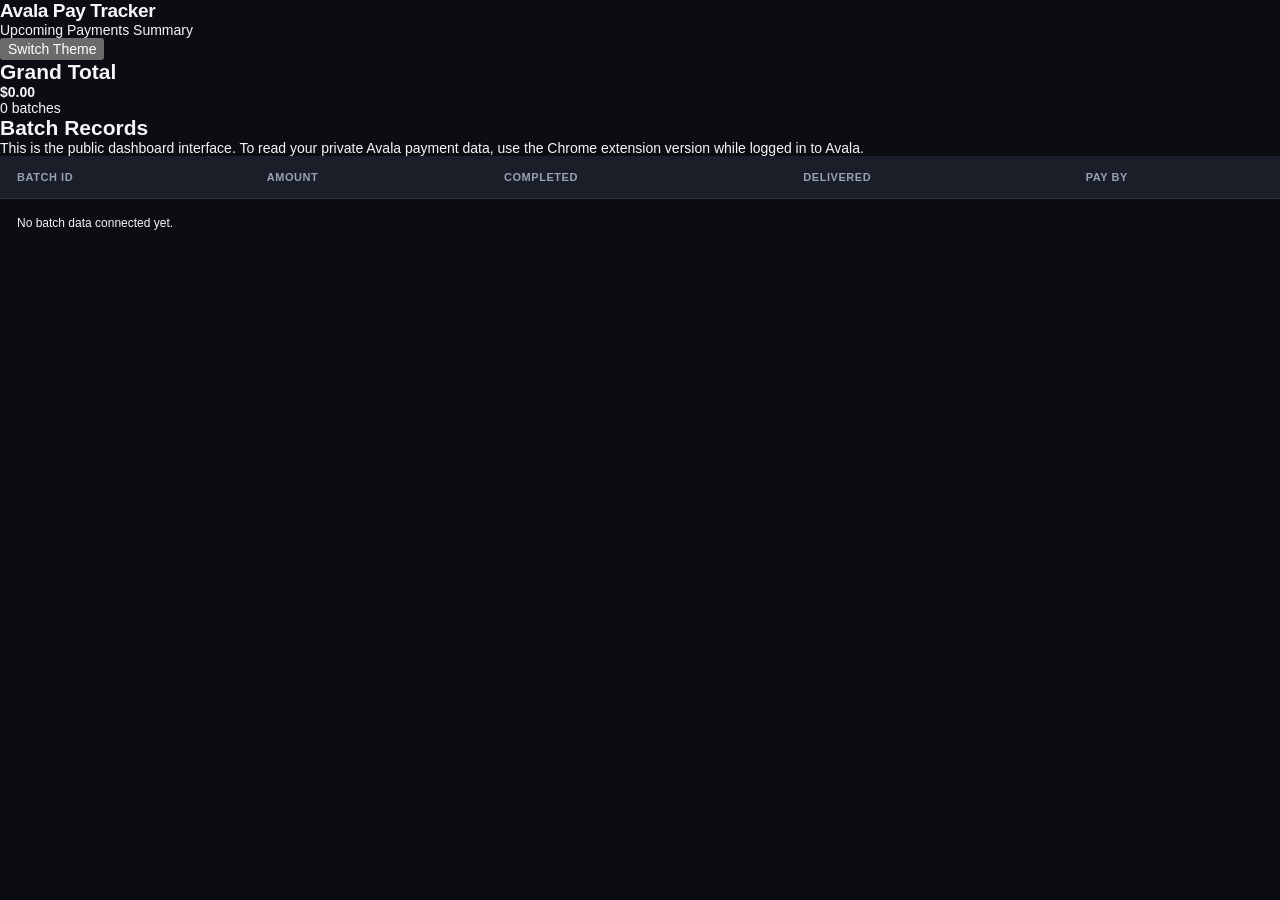
==== index.html @ a5417ede "Add initial HTML structure for Avala Pay Tracker" ====
<!DOCTYPE html>
<html lang="en">
<head>
  <meta charset="UTF-8">
  <meta name="viewport" content="width=device-width, initial-scale=1">
  <title>Avala Pay Tracker</title>
  <link rel="stylesheet" href="dashboard.css">
</head>
<body>
  <header>
    <h1>Avala Pay Tracker</h1>
    <p>Upcoming Payments Summary</p>
    <button id="themeBtn">Switch Theme</button>
  </header>

  <main>
    <section class="summary">
      <h2>Grand Total</h2>
      <strong id="grandTotal">$0.00</strong>
      <p id="batchCount">0 batches</p>
    </section>

    <section>
      <h2>Batch Records</h2>
      <p>
        This is the public dashboard interface.
        To read your private Avala payment data, use
        the Chrome extension version while logged in to Avala.
      </p>
      <table>
        <thead>
          <tr>
            <th>Batch ID</th>
            <th>Amount</th>
            <th>Completed</th>
            <th>Delivered</th>
            <th>Pay by</th>
          </tr>
        </thead>
        <tbody id="batchRows">
          <tr>
            <td colspan="5">No batch data connected yet.</td>
          </tr>
        </tbody>
      </table>
    </section>
  </main>

  <script src="dashboard.js"></script>
</body>
</html>
---- dashboard.css ----
:root {
  color-scheme: dark;
  --bg: #0b0d12;
  --panel: #131720;
  --panel-2: #191e29;
  --border: #292f3d;
  --text: #f4f6fb;
  --muted: #98a2b3;
  --accent: #8b5cf6;
  --accent-2: #6d4aff;
  --green: #22c55e;
  --blue: #60a5fa;
  --purple: #a78bfa;
  --orange: #f59e0b;
  --red: #f87171;
  --shadow: 0 10px 35px rgba(0, 0, 0, .16);
}

body.light {
  color-scheme: light;
  --bg: #f4f6fb;
  --panel: #ffffff;
  --panel-2: #f0f2f8;
  --border: #e0e4ed;
  --text: #171b27;
  --muted: #687184;
  --accent: #7046e8;
  --accent-2: #5b36d5;
  --shadow: 0 8px 28px rgba(30, 40, 70, .07);
}

* {
  box-sizing: border-box;
}

body {
  margin: 0;
  background: var(--bg);
  color: var(--text);
  font-family: Inter, "Segoe UI", Arial, sans-serif;
  font-size: 14px;
  transition: background .2s, color .2s;
}

button, input, select {
  font: inherit;
}

button {
  cursor: pointer;
}

.app {
  width: 100%;
  min-height: 100vh;
  padding: 26px clamp(16px, 3vw, 44px);
}

.topbar {
  display: flex;
  align-items: center;
  justify-content: space-between;
  gap: 20px;
  padding-bottom: 25px;
  border-bottom: 1px solid var(--border);
}

.brand, .header-actions, .card-top,
.toolbar, .toolbar-actions, .table-footer {
  display: flex;
  align-items: center;
}

.brand {
  gap: 13px;
}

.brand-icon {
  display: grid;
  place-items: center;
  width: 46px;
  height: 46px;
  border-radius: 13px;
  color: white;
  font-size: 23px;
  font-weight: 800;
  background: linear-gradient(135deg, #9a72ff, #5730cf);
  box-shadow: 0 6px 18px #7046e833;
}

h1, h2, p {
  margin: 0;
}

h1 {
  font-size: 19px;
  letter-spacing: -.4px;
}

.brand p, .welcome p, .toolbar p {
  color: var(--muted);
  margin-top: 5px;
}

.header-actions {
  gap: 9px;
  flex-wrap: wrap;
}

.status {
  display: inline-flex;
  align-items: center;
  gap: 7px;
  color: var(--muted);
  font-size: 12px;
  margin-right: 6px;
}

.status-dot {
  width: 8px;
  height: 8px;
  border-radius: 50%;
  background: var(--orange);
}

.status.connected .status-dot {
  background: var(--green);
  box-shadow: 0 0 10px #22c55e66;
}

.btn {
  border: 1px solid var(--border);
  border-radius: 9px;
  padding: 10px 13px;
  background: var(--panel-2);
  color: var(--text);
  font-weight: 600;
  transition: transform .15s, background .15s;
}

.btn:hover {
  transform: translateY(-1px);
}

.btn.primary {
  color: white;
  background: var(--accent);
  border-color: var(--accent);
}

.btn.primary:hover {
  background: var(--accent-2);
}

.btn.icon-btn {
  min-width: 38px;
  padding: 9px 12px;
  font-size: 18px;
}

.btn.danger:hover {
  color: white;
  background: #dc2626;
  border-color: #dc2626;
}

.welcome {
  display: flex;
  align-items: center;
  justify-content: space-between;
  gap: 25px;
  padding: 32px 0 25px;
}

.eyebrow {
  color: var(--accent);
  font-size: 11px;
  font-weight: 800;
  letter-spacing: 1.6px;
}

.welcome h2 {
  font-size: clamp(22px, 2.5vw, 30px);
  margin-top: 8px;
  letter-spacing: -.8px;
}

.welcome p {
  line-height: 1.6;
}

.last-update {
  min-width: 175px;
  padding: 14px 17px;
  background: var(--panel);
  border: 1px solid var(--border);
  border-radius: 12px;
}

.last-update span, .last-update strong {
  display: block;
}

.last-update span {
  color: var(--muted);
  font-size: 11px;
  margin-bottom: 6px;
}

.last-update strong {
  font-size: 12px;
}

.summary-grid {
  display: grid;
  grid-template-columns: repeat(3, minmax(0, 1fr));
  gap: 15px;
}

.summary-card {
  min-width: 0;
  padding: 20px;
  border: 1px solid var(--border);
  border-radius: 14px;
  background: var(--panel);
  box-shadow: var(--shadow);
}

.primary-card {
  background:
    radial-gradient(circle at top right, #8b5cf62b, transparent 55%),
    var(--panel);
  border-color: #8b5cf655;
}

.card-top {
  justify-content: space-between;
  gap: 12px;
  color: var(--muted);
  font-size: 12px;
  font-weight: 600;
}

.card-icon, .age-icon {
  display: grid;
  place-items: center;
  flex-shrink: 0;
  width: 35px;
  height: 35px;
  border-radius: 10px;
  font-weight: 800;
  background: var(--panel-2);
}

.card-icon {
  color: var(--accent);
  font-size: 20px;
}

.age-icon {
  font-size: 10px;
}

.green { color: var(--green); }
.blue { color: var(--blue); }
.purple { color: var(--purple); }
.orange { color: var(--orange); }
.red { color: var(--red); }

.summary-card > strong {
  display: block;
  margin-top: 17px;
  font-size: clamp(23px, 2.5vw, 31px);
  letter-spacing: -.8px;
  overflow-wrap: anywhere;
}

.summary-card > p {
  color: var(--muted);
  font-size: 12px;
  margin-top: 9px;
}

.overdue-card {
  border-color: #f8717133;
}

.overdue-card > strong {
  color: var(--red);
}

.toolbar {
  justify-content: space-between;
  gap: 20px;
  margin: 34px 0 17px;
}

.toolbar h2 {
  font-size: 18px;
}

.toolbar p {
  font-size: 12px;
}

.toolbar-actions {
  gap: 9px;
  flex-wrap: wrap;
}

input, select {
  color: var(--text);
  background: var(--panel);
  border: 1px solid var(--border);
  border-radius: 9px;
  padding: 11px 12px;
  outline: none;
}

input:focus, select:focus {
  border-color: var(--accent);
}

input {
  width: 190px;
}

.table-card {
  overflow: hidden;
  border: 1px solid var(--border);
  border-radius: 14px;
  background: var(--panel);
  box-shadow: var(--shadow);
}

.table-wrap {
  overflow-x: auto;
}

table {
  width: 100%;
  border-collapse: collapse;
  white-space: nowrap;
}

th {
  padding: 15px 17px;
  color: var(--muted);
  background: var(--panel-2);
  font-size: 11px;
  font-weight: 700;
  text-align: left;
  text-transform: uppercase;
  letter-spacing: .55px;
}

td {
  padding: 17px;
  border-top: 1px solid var(--border);
  font-size: 12px;
}

tbody tr:hover {
  background: var(--panel-2);
}

.batch-name {
  color: var(--text);
  font-weight: 700;
}

.amount {
  font-weight: 800;
  font-variant-numeric: tabular-nums;
}

.age-pill, .payment-pill {
  display: inline-block;
  padding: 6px 9px;
  border-radius: 7px;
  font-size: 11px;
  font-weight: 700;
}

.age-pill.fresh {
  color: var(--green);
  background: #22c55e18;
}

.age-pill.week2 {
  color: var(--blue);
  background: #60a5fa18;
}

.age-pill.week3 {
  color: var(--purple);
  background: #a78bfa18;
}

.age-pill.month {
  color: var(--orange);
  background: #f59e0b18;
}

.age-pill.old {
  color: var(--red);
  background: #f8717118;
}

.payment-pill.upcoming {
  color: var(--green);
  background: #22c55e18;
}

.payment-pill.due {
  color: var(--orange);
  background: #f59e0b18;
}

.payment-pill.overdue {
  color: var(--red);
  background: #f8717118;
}

.empty {
  padding: 55px 20px;
  color: var(--muted);
  text-align: center;
  white-space: normal;
  line-height: 1.7;
}

.table-footer {
  justify-content: space-between;
  gap: 15px;
  padding: 14px 17px;
  color: var(--muted);
  font-size: 11px;
  border-top: 1px solid var(--border);
}

.export-note {
  display: flex;
  gap: 13px;
  margin-top: 20px;
  padding: 18px;
  border: 1px solid var(--border);
  border-radius: 12px;
  background: var(--panel);
}

.note-icon {
  display: grid;
  place-items: center;
  width: 25px;
  height: 25px;
  flex-shrink: 0;
  border-radius: 50%;
  color: var(--blue);
  background: #60a5fa18;
  font-weight: 800;
}

.export-note strong {
  font-size: 12px;
}

.export-note p {
  color: var(--muted);
  font-size: 12px;
  line-height: 1.7;
  margin-top: 5px;
}

footer {
  display: flex;
  justify-content: space-between;
  gap: 15px;
  margin-top: 30px;
  padding-top: 17px;
  border-top: 1px solid var(--border);
  color: var(--muted);
  font-size: 10px;
  letter-spacing: .5px;
}

@media (max-width: 1050px) {
  .topbar, .welcome, .toolbar {
    align-items: flex-start;
    flex-direction: column;
  }

  .summary-grid {
    grid-template-columns: repeat(2, minmax(0, 1fr));
  }

  .last-update {
    width: 100%;
  }
}

@media (max-width: 600px) {
  .app {
    padding: 18px 12px;
  }

  .summary-grid {
    grid-template-columns: 1fr;
  }

  .header-actions, .toolbar-actions {
    width: 100%;
  }

  .toolbar-actions > * {
    flex: 1 1 100%;
    width: 100%;
  }

  .table-footer, footer {
    align-items: flex-start;
    flex-direction: column;
  }
}

@media print {
  :root, body, body.light {
    color-scheme: light;
    --bg: #ffffff;
    --panel: #ffffff;
    --panel-2: #f3f4f6;
    --border: #d1d5db;
    --text: #111827;
    --muted: #4b5563;
  }

  .header-actions, .toolbar-actions, .export-note {
    display: none !important;
  }

  .app {
    padding: 0;
  }

  .summary-card, .table-card {
    box-shadow: none;
    break-inside: avoid;
  }

  table {
    white-space: normal;
  }
}
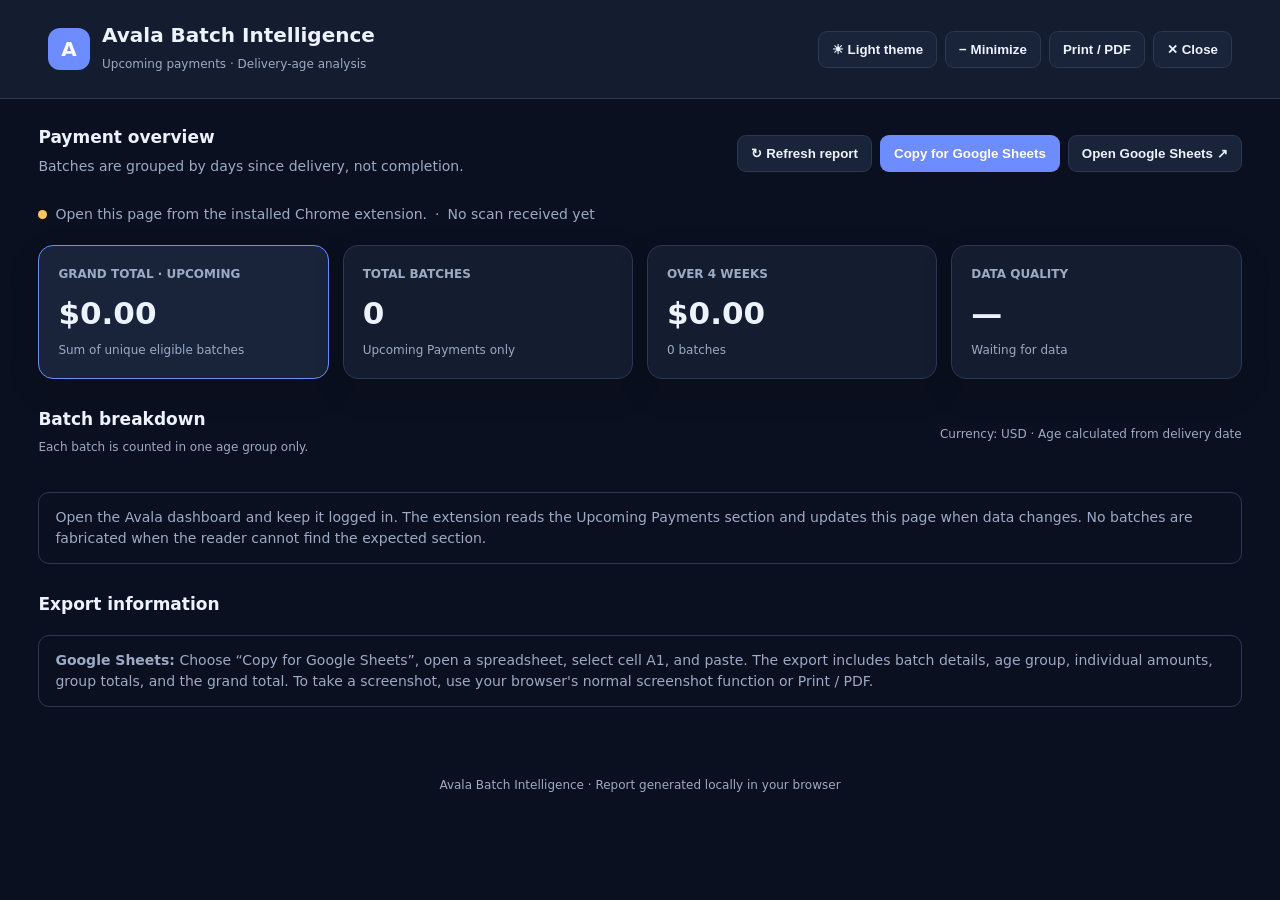
==== commit ed072311: "Update index.html" ====
--- a/index.html
+++ b/index.html
@@ -2,51 +2,555 @@
 <!DOCTYPE html>
 <html lang="en">
 <head>
-  <meta charset="UTF-8">
-  <meta name="viewport" content="width=device-width, initial-scale=1">
-  <title>Avala Pay Tracker</title>
-  <link rel="stylesheet" href="dashboard.css">
+<meta charset="UTF-8">
+<meta name="viewport" content="width=device-width, initial-scale=1.0">
+<title>Avala | Batch Payment Intelligence</title>
+<style>
+:root {
+  color-scheme: dark;
+  --bg:#0b1020; --panel:#141c2f; --card:#19243a;
+  --text:#edf2ff; --muted:#9baac5; --border:#2a3853;
+  --accent:#6d8cff; --green:#30d69a; --red:#ff6577;
+  --yellow:#ffc75e; --shadow:0 12px 32px #0002;
+}
+body.light {
+  color-scheme:light;
+  --bg:#f3f6fc; --panel:#ffffff; --card:#f7f9ff;
+  --text:#17233a; --muted:#66758e; --border:#dce3f0;
+  --accent:#365fe9; --green:#087f5b; --red:#d92d46;
+  --yellow:#946200; --shadow:0 10px 28px #26334a12;
+}
+* {box-sizing:border-box}
+body {
+  margin:0;background:var(--bg);color:var(--text);
+  font:14px/1.5 Inter,system-ui,-apple-system,Segoe UI,sans-serif;
+}
+button {
+  border:1px solid var(--border);border-radius:9px;
+  padding:10px 13px;background:var(--card);
+  color:var(--text);cursor:pointer;font-weight:650;
+}
+button:hover {border-color:var(--accent)}
+button.primary {background:var(--accent);color:white;border-color:transparent}
+button:focus-visible {outline:2px solid var(--accent);outline-offset:3px}
+header {
+  display:flex;justify-content:space-between;align-items:center;
+  gap:15px;padding:20px clamp(16px,4vw,48px);
+  border-bottom:1px solid var(--border);background:var(--panel);
+}
+.brand {display:flex;align-items:center;gap:12px}
+.logo {
+  width:42px;height:42px;border-radius:12px;display:grid;
+  place-items:center;background:var(--accent);color:white;
+  font-size:20px;font-weight:900;
+}
+h1 {font-size:20px;margin:0}
+h2 {font-size:17px;margin:0}
+h3 {font-size:14px;margin:0}
+p {margin:5px 0}
+.muted {color:var(--muted)}
+.small {font-size:12px}
+.actions {display:flex;flex-wrap:wrap;gap:8px;justify-content:flex-end}
+main {max-width:1500px;margin:auto;padding:26px clamp(14px,3vw,40px) 45px}
+.toolbar {
+  display:flex;justify-content:space-between;align-items:center;
+  gap:15px;flex-wrap:wrap;margin-bottom:22px
+}
+.status {display:flex;align-items:center;gap:8px;color:var(--muted)}
+.dot {width:9px;height:9px;background:var(--green);border-radius:50%}
+.dot.offline {background:var(--yellow)}
+.summary {
+  display:grid;grid-template-columns:repeat(4,minmax(0,1fr));
+  gap:14px;margin-bottom:24px
+}
+.panel,.metric,.group {
+  border:1px solid var(--border);background:var(--panel);
+  border-radius:15px;box-shadow:var(--shadow)
+}
+.metric {padding:19px;min-width:0}
+.metric .label {color:var(--muted);font-size:12px;font-weight:700}
+.metric .number {font-size:clamp(22px,2.5vw,31px);font-weight:850;margin-top:7px;overflow-wrap:anywhere}
+.metric .foot {font-size:12px;color:var(--muted);margin-top:5px}
+.metric.highlight {border-color:var(--accent);background:var(--card)}
+.section-heading {
+  display:flex;justify-content:space-between;align-items:center;
+  gap:12px;margin:28px 0 13px;flex-wrap:wrap
+}
+.groups {display:grid;grid-template-columns:repeat(2,minmax(0,1fr));gap:16px}
+.group {overflow:hidden;min-width:0}
+.group-head {
+  display:flex;justify-content:space-between;align-items:center;
+  gap:10px;padding:17px;background:var(--card);
+  border-bottom:1px solid var(--border)
+}
+.group-head .amount {font-size:21px;font-weight:850}
+.group-head .count {font-size:12px;color:var(--muted)}
+.tag {font-size:11px;padding:4px 8px;border-radius:6px;background:var(--bg);font-weight:750}
+.tag.green {color:var(--green)}
+.tag.red {color:var(--red)}
+.tag.yellow {color:var(--yellow)}
+.batch {
+  padding:15px 17px;border-bottom:1px solid var(--border);
+  break-inside:avoid
+}
+.batch:last-child {border-bottom:0}
+.batch-top {display:flex;justify-content:space-between;gap:12px;align-items:start}
+.batch-id {font-weight:800;overflow-wrap:anywhere}
+.batch-amount {font-size:16px;font-weight:850;white-space:nowrap}
+.batch-meta {
+  display:grid;grid-template-columns:repeat(2,minmax(0,1fr));
+  gap:8px;margin-top:12px
+}
+.meta {background:var(--bg);padding:9px 10px;border-radius:8px;min-width:0}
+.meta span {display:block;color:var(--muted);font-size:11px}
+.meta strong {display:block;margin-top:3px;overflow-wrap:anywhere}
+.agebar {height:5px;border-radius:10px;background:var(--border);margin-top:13px;overflow:hidden}
+.agebar div {height:100%;background:var(--accent);border-radius:10px}
+.agebar .overdue {background:var(--red)}
+.empty {padding:23px;color:var(--muted);text-align:center}
+.note {
+  border:1px solid var(--border);padding:14px 16px;
+  border-radius:11px;color:var(--muted);margin-top:18px
+}
+.error {color:var(--red)}
+footer {text-align:center;padding:24px;color:var(--muted);font-size:12px}
+#toast {
+  position:fixed;bottom:18px;left:50%;transform:translateX(-50%);
+  padding:11px 17px;background:var(--text);color:var(--bg);
+  border-radius:10px;box-shadow:var(--shadow);display:none;z-index:10
+}
+body.minimized main {display:none}
+body.minimized header {border-bottom:0}
+@media(max-width:900px) {
+  .summary {grid-template-columns:repeat(2,minmax(0,1fr))}
+  .groups {grid-template-columns:1fr}
+}
+@media(max-width:520px) {
+  header {align-items:flex-start}
+  .summary {grid-template-columns:1fr 1fr;gap:9px}
+  .metric {padding:13px}
+  .actions button {padding:8px;font-size:12px}
+  .batch-meta {grid-template-columns:1fr 1fr}
+}
+@media print {
+  :root,body,body.light {
+    color-scheme:light;--bg:white;--panel:white;--card:#f4f6f9;
+    --text:#111827;--muted:#4b5563;--border:#d1d5db;
+    --accent:#365fe9;--green:#087f5b;--red:#c5223d;
+    --yellow:#946200;--shadow:none
+  }
+  header .actions,.toolbar .actions,#toast {display:none!important}
+  body {background:white}
+  main {max-width:none;padding:12px}
+  .panel,.metric,.group {box-shadow:none}
+  .groups {grid-template-columns:repeat(2,minmax(0,1fr))}
+  .batch,.group {break-inside:avoid}
+}
+</style>
 </head>
 <body>
-  <header>
-    <h1>Avala Pay Tracker</h1>
-    <p>Upcoming Payments Summary</p>
-    <button id="themeBtn">Switch Theme</button>
-  </header>
-
-  <main>
-    <section class="summary">
-      <h2>Grand Total</h2>
-      <strong id="grandTotal">$0.00</strong>
-      <p id="batchCount">0 batches</p>
-    </section>
-
-    <section>
-      <h2>Batch Records</h2>
-      <p>
-        This is the public dashboard interface.
-        To read your private Avala payment data, use
-        the Chrome extension version while logged in to Avala.
+<header>
+  <div class="brand">
+    <div class="logo">A</div>
+    <div>
+      <h1>Avala Batch Intelligence</h1>
+      <p class="muted small">Upcoming payments · Delivery-age analysis</p>
+    </div>
+  </div>
+  <div class="actions">
+    <button id="themeBtn">☀ Light theme</button>
+    <button id="minBtn">− Minimize</button>
+    <button id="printBtn">Print / PDF</button>
+    <button id="closeBtn">✕ Close</button>
+  </div>
+</header>
+
+<main id="report">
+  <div class="toolbar">
+    <div>
+      <h2>Payment overview</h2>
+      <p class="muted">Batches are grouped by days since delivery, not completion.</p>
+    </div>
+    <div class="actions">
+      <button id="refreshBtn">↻ Refresh report</button>
+      <button class="primary" id="copyBtn">Copy for Google Sheets</button>
+      <button id="sheetsBtn">Open Google Sheets ↗</button>
+    </div>
+  </div>
+
+  <div class="status">
+    <span class="dot offline" id="statusDot"></span>
+    <span id="statusText">Waiting for the dashboard scan…</span>
+    <span>·</span>
+    <span id="updatedAt">No scan received yet</span>
+  </div>
+
+  <section class="summary" style="margin-top:20px">
+    <div class="metric highlight">
+      <div class="label">GRAND TOTAL · UPCOMING</div>
+      <div class="number" id="grandAmount">$0.00</div>
+      <div class="foot">Sum of unique eligible batches</div>
+    </div>
+    <div class="metric">
+      <div class="label">TOTAL BATCHES</div>
+      <div class="number" id="grandCount">0</div>
+      <div class="foot">Upcoming Payments only</div>
+    </div>
+    <div class="metric">
+      <div class="label">OVER 4 WEEKS</div>
+      <div class="number" id="oldAmount">$0.00</div>
+      <div class="foot" id="oldCount">0 batches</div>
+    </div>
+    <div class="metric">
+      <div class="label">DATA QUALITY</div>
+      <div class="number" id="quality">—</div>
+      <div class="foot" id="qualityText">Waiting for data</div>
+    </div>
+  </section>
+
+  <div class="section-heading">
+    <div>
+      <h2>Batch breakdown</h2>
+      <p class="muted small">Each batch is counted in one age group only.</p>
+    </div>
+    <div class="muted small">Currency: USD · Age calculated from delivery date</div>
+  </div>
+
+  <section id="groups" class="groups"></section>
+
+  <div class="note" id="notice">
+    Open the Avala dashboard and keep it logged in. The extension reads
+    the Upcoming Payments section and updates this page when data changes.
+    No batches are fabricated when the reader cannot find the expected section.
+  </div>
+  <div class="section-heading">
+    <h2>Export information</h2>
+  </div>
+  <div class="note">
+    <strong>Google Sheets:</strong> Choose “Copy for Google Sheets”, open
+    a spreadsheet, select cell A1, and paste. The export includes batch
+    details, age group, individual amounts, group totals, and the grand total.
+    To take a screenshot, use your browser's normal screenshot function or
+    Print / PDF.
+  </div>
+</main>
+
+<footer>Avala Batch Intelligence · Report generated locally in your browser</footer>
+<div id="toast" role="status"></div>
+
+<script>
+"use strict";
+
+const $ = id => document.getElementById(id);
+const GROUPS = [
+  {key:"week1", label:"0–7 days · Within 1 week", min:0, max:7, tag:"green"},
+  {key:"week2", label:"8–14 days · 2 weeks", min:8, max:14, tag:"green"},
+  {key:"week3", label:"15–21 days · 3 weeks", min:15, max:21, tag:"yellow"},
+  {key:"week4", label:"22–28 days · 4 weeks", min:22, max:28, tag:"yellow"},
+  {key:"older", label:"29+ days · Over 4 weeks", min:29, max:Infinity, tag:"red"}
+];
+
+let batches = [];
+let lastUpdated = null;
+let hasScanned = false;
+
+function money(value) {
+  return new Intl.NumberFormat("en-US", {
+    style:"currency", currency:"USD"
+  }).format(value || 0);
+}
+
+function escapeHTML(value) {
+  return String(value ?? "").replace(/[&<>"']/g, char => ({
+    "&":"&amp;", "<":"&lt;", ">":"&gt;",
+    '"':"&quot;", "'":"&#39;"
+  })[char]);
+}
+
+function parseISODate(value) {
+  if (!value || !/^\d{4}-\d{2}-\d{2}$/.test(value)) return null;
+  const date = new Date(value + "T00:00:00Z");
+  return Number.isNaN(date.getTime()) ? null : date;
+}
+
+function elapsedDays(dateString) {
+  const date = parseISODate(dateString);
+  if (!date) return null;
+
+  const now = new Date();
+  const todayUTC = Date.UTC(
+    now.getFullYear(), now.getMonth(), now.getDate()
+  );
+  return Math.max(0, Math.floor((todayUTC - date.getTime()) / 86400000));
+}
+
+function ageGroup(days) {
+  return GROUPS.find(group => days >= group.min && days <= group.max);
+}
+
+function displayDate(value) {
+  const date = parseISODate(value);
+  if (!date) return "Not detected";
+  return date.toLocaleDateString("en-GB", {
+    day:"2-digit", month:"short", year:"numeric", timeZone:"UTC"
+  });
+}
+
+function prepareData() {
+  const seen = new Set();
+  return batches
+    .filter(batch => {
+      if (!batch.id || seen.has(batch.id)) return false;
+      seen.add(batch.id);
+      return Number.isFinite(Number(batch.amount)) &&
+        Number(batch.amount) >= 0;
+    })
+    .map(batch => {
+      const days = elapsedDays(batch.deliveredDate);
+      return {
+        ...batch,
+        amount:Number(batch.amount),
+        days,
+        group:days === null ? null : ageGroup(days)
+      };
+    });
+}
+
+function makeCard(batch) {
+  const group = batch.group;
+  const progress = Math.min(100, (batch.days / 28) * 100);
+  const isOld = batch.days >= 29;
+
+  return `
+    <article class="batch">
+      <div class="batch-top">
+        <div class="batch-id">${escapeHTML(batch.id)}</div>
+        <div class="batch-amount">${money(batch.amount)}</div>
+      </div>
+      <div class="batch-meta">
+        <div class="meta">
+          <span>Completed</span>
+          <strong>${displayDate(batch.completedDate)}</strong>
+        </div>
+        <div class="meta">
+          <span>Delivered</span>
+          <strong>${displayDate(batch.deliveredDate)}</strong>
+        </div>
+        <div class="meta">
+          <span>Pay by</span>
+          <strong>${displayDate(batch.payByDate)}</strong>
+        </div>
+        <div class="meta">
+          <span>Time since delivery</span>
+          <strong>${batch.days} day${batch.days === 1 ? "" : "s"}</strong>
+        </div>
+      </div>
+      <div class="agebar">
+        <div class="${isOld ? "overdue" : ""}" style="width:${progress}%"></div>
+      </div>
+      <p class="small ${isOld ? "error" : "muted"}">
+        ${escapeHTML(group?.label || "Delivery date unavailable")}
       </p>
-      <table>
-        <thead>
-          <tr>
-            <th>Batch ID</th>
-            <th>Amount</th>
-            <th>Completed</th>
-            <th>Delivered</th>
-            <th>Pay by</th>
-          </tr>
-        </thead>
-        <tbody id="batchRows">
-          <tr>
-            <td colspan="5">No batch data connected yet.</td>
-          </tr>
-        </tbody>
-      </table>
-    </section>
-  </main>
-
-  <script src="dashboard.js"></script>
+    </article>`;
+}
+
+function render() {
+  const data = prepareData();
+  const eligible = data.filter(batch => batch.group);
+  const missingDates = data.length - eligible.length;
+  const grandTotal = eligible.reduce((sum, batch) => sum + batch.amount, 0);
+  const older = eligible.filter(batch => batch.days >= 29);
+  const olderTotal = older.reduce((sum, batch) => sum + batch.amount, 0);
+
+  $("grandAmount").textContent = money(grandTotal);
+  $("grandCount").textContent = eligible.length.toLocaleString();
+  $("oldAmount").textContent = money(olderTotal);
+  $("oldCount").textContent = older.length + " batches";
+
+  const goodDates = data.filter(batch =>
+    batch.completedDate && batch.deliveredDate
+  ).length;
+
+  $("quality").textContent = data.length
+    ? Math.round((goodDates / data.length) * 100) + "%"
+    : "—";
+  $("qualityText").textContent = data.length
+    ? `${goodDates} of ${data.length} batches have completion and delivery dates`
+    : "No batches detected";
+
+  $("groups").innerHTML = GROUPS.map(group => {
+    const items = eligible
+      .filter(batch => batch.group.key === group.key)
+      .sort((a,b) => b.days - a.days);
+
+    const total = items.reduce((sum, batch) => sum + batch.amount, 0);
+
+    return `
+      <section class="group">
+        <div class="group-head">
+          <div>
+            <h3>${escapeHTML(group.label)}</h3>
+            <div class="count">${items.length} batch${items.length === 1 ? "" : "es"}</div>
+          </div>
+          <div style="text-align:right">
+            <div class="amount">${money(total)}</div>
+            <span class="tag ${group.tag}">GROUP TOTAL</span>
+          </div>
+        </div>
+        ${items.length
+          ? items.map(makeCard).join("")
+          : '<div class="empty">No batches in this age group.</div>'}
+      </section>`;
+  }).join("");
+
+  $("statusDot").classList.toggle("offline", !hasScanned);
+  $("statusText").textContent = hasScanned
+    ? `${data.length} unique batches received`
+    : "Waiting for dashboard scan…";
+
+  $("updatedAt").textContent = lastUpdated
+    ? "Last update: " + new Date(lastUpdated).toLocaleString()
+    : "No scan received yet";
+
+  $("notice").innerHTML = !hasScanned
+    ? 'No dashboard data received yet. Open <a href="https://pay.avala.ai/dashboard" target="_blank" rel="noopener">Avala Dashboard</a>, sign in, and reload it. Then return to this report.'
+    : missingDates
+      ? `<span class="error">${missingDates} batch(es) excluded from age-group totals because the delivery date could not be read.</span> Check the source dashboard and date format.`
+      : "All detected batches have a delivery date. The grand total equals the sum of the five group totals.";
+}
+
+function exportTSV() {
+  const data = prepareData();
+  const rows = [[
+    "Batch ID", "Amount (USD)", "Completed Date", "Delivered Date",
+    "Pay By Date", "Days Since Delivery", "Age Group"
+  ]];
+
+  for (const batch of data) {
+    rows.push([
+      batch.id, batch.amount.toFixed(2),
+      batch.completedDate || "", batch.deliveredDate || "",
+      batch.payByDate || "",
+      batch.days === null ? "" : batch.days,
+      batch.group?.label || "Delivery date unavailable"
+    ]);
+  }
+
+  rows.push([]);
+  rows.push(["AGE GROUP TOTALS"]);
+  rows.push(["Age Group", "Batch Count", "Amount (USD)"]);
+
+  const eligible = data.filter(batch => batch.group);
+  for (const group of GROUPS) {
+    const items = eligible.filter(batch => batch.group.key === group.key);
+    rows.push([
+      group.label,
+      items.length,
+      items.reduce((sum, batch) => sum + batch.amount, 0).toFixed(2)
+    ]);
+  }
+
+  rows.push([
+    "GRAND TOTAL",
+    eligible.length,
+    eligible.reduce((sum, batch) => sum + batch.amount, 0).toFixed(2)
+  ]);
+
+  return rows.map(row => row.map(value =>
+    String(value ?? "").replace(/\t/g, " ").replace(/\r?\n/g, " ")
+  ).join("\t")).join("\n");
+}
+
+function toast(message) {
+  $("toast").textContent = message;
+  $("toast").style.display = "block";
+  clearTimeout(toast.timer);
+  toast.timer = setTimeout(() => {
+    $("toast").style.display = "none";
+  }, 3000);
+}
+
+async function loadSavedData() {
+  if (!globalThis.chrome?.storage?.local) {
+    $("statusText").textContent = "Open this page from the installed Chrome extension.";
+    return;
+  }
+
+  try {
+    const result = await chrome.storage.local.get("avalaBatchReport");
+    if (result.avalaBatchReport) {
+      batches = result.avalaBatchReport.batches || [];
+      lastUpdated = result.avalaBatchReport.updatedAt || null;
+      hasScanned = true;
+    }
+    render();
+  } catch (error) {
+    console.error(error);
+    toast("Could not load saved dashboard data.");
+  }
+}
+
+$("refreshBtn").addEventListener("click", loadSavedData);
+
+$("copyBtn").addEventListener("click", async () => {
+  try {
+    await navigator.clipboard.writeText(exportTSV());
+    toast("Copied! Open Google Sheets, select A1, and paste.");
+  } catch (error) {
+    toast("Copy failed. Open this report in the Chrome extension.");
+  }
+});
+
+$("sheetsBtn").addEventListener("click", () => {
+  if (globalThis.chrome?.tabs?.create) {
+    chrome.tabs.create({
+      url:"https://docs.google.com/spreadsheets/u/0/"
+    });
+  } else {
+    window.open(
+      "https://docs.google.com/spreadsheets/u/0/",
+      "_blank", "noopener"
+    );
+  }
+});
+
+$("themeBtn").addEventListener("click", () => {
+  document.body.classList.toggle("light");
+  $("themeBtn").textContent = document.body.classList.contains("light")
+    ? "☾ Dark theme" : "☀ Light theme";
+});
+
+$("minBtn").addEventListener("click", () => {
+  document.body.classList.toggle("minimized");
+  $("minBtn").textContent = document.body.classList.contains("minimized")
+    ? "＋ Restore" : "− Minimize";
+});
+
+$("printBtn").addEventListener("click", () => window.print());
+
+$("closeBtn").addEventListener("click", () => {
+  if (globalThis.chrome?.runtime?.sendMessage) {
+    chrome.runtime.sendMessage({type:"CLOSE_REPORT_TAB"});
+  } else {
+    window.close();
+  }
+});
+
+if (globalThis.chrome?.storage?.onChanged) {
+  chrome.storage.onChanged.addListener((changes, area) => {
+    if (area !== "local" || !changes.avalaBatchReport) return;
+
+    const next = changes.avalaBatchReport.newValue;
+    if (!next) return;
+
+    batches = next.batches || [];
+    lastUpdated = next.updatedAt || null;
+    hasScanned = true;
+    render();
+  });
+}
+
+loadSavedData();
+</script>
 </body>
 </html>
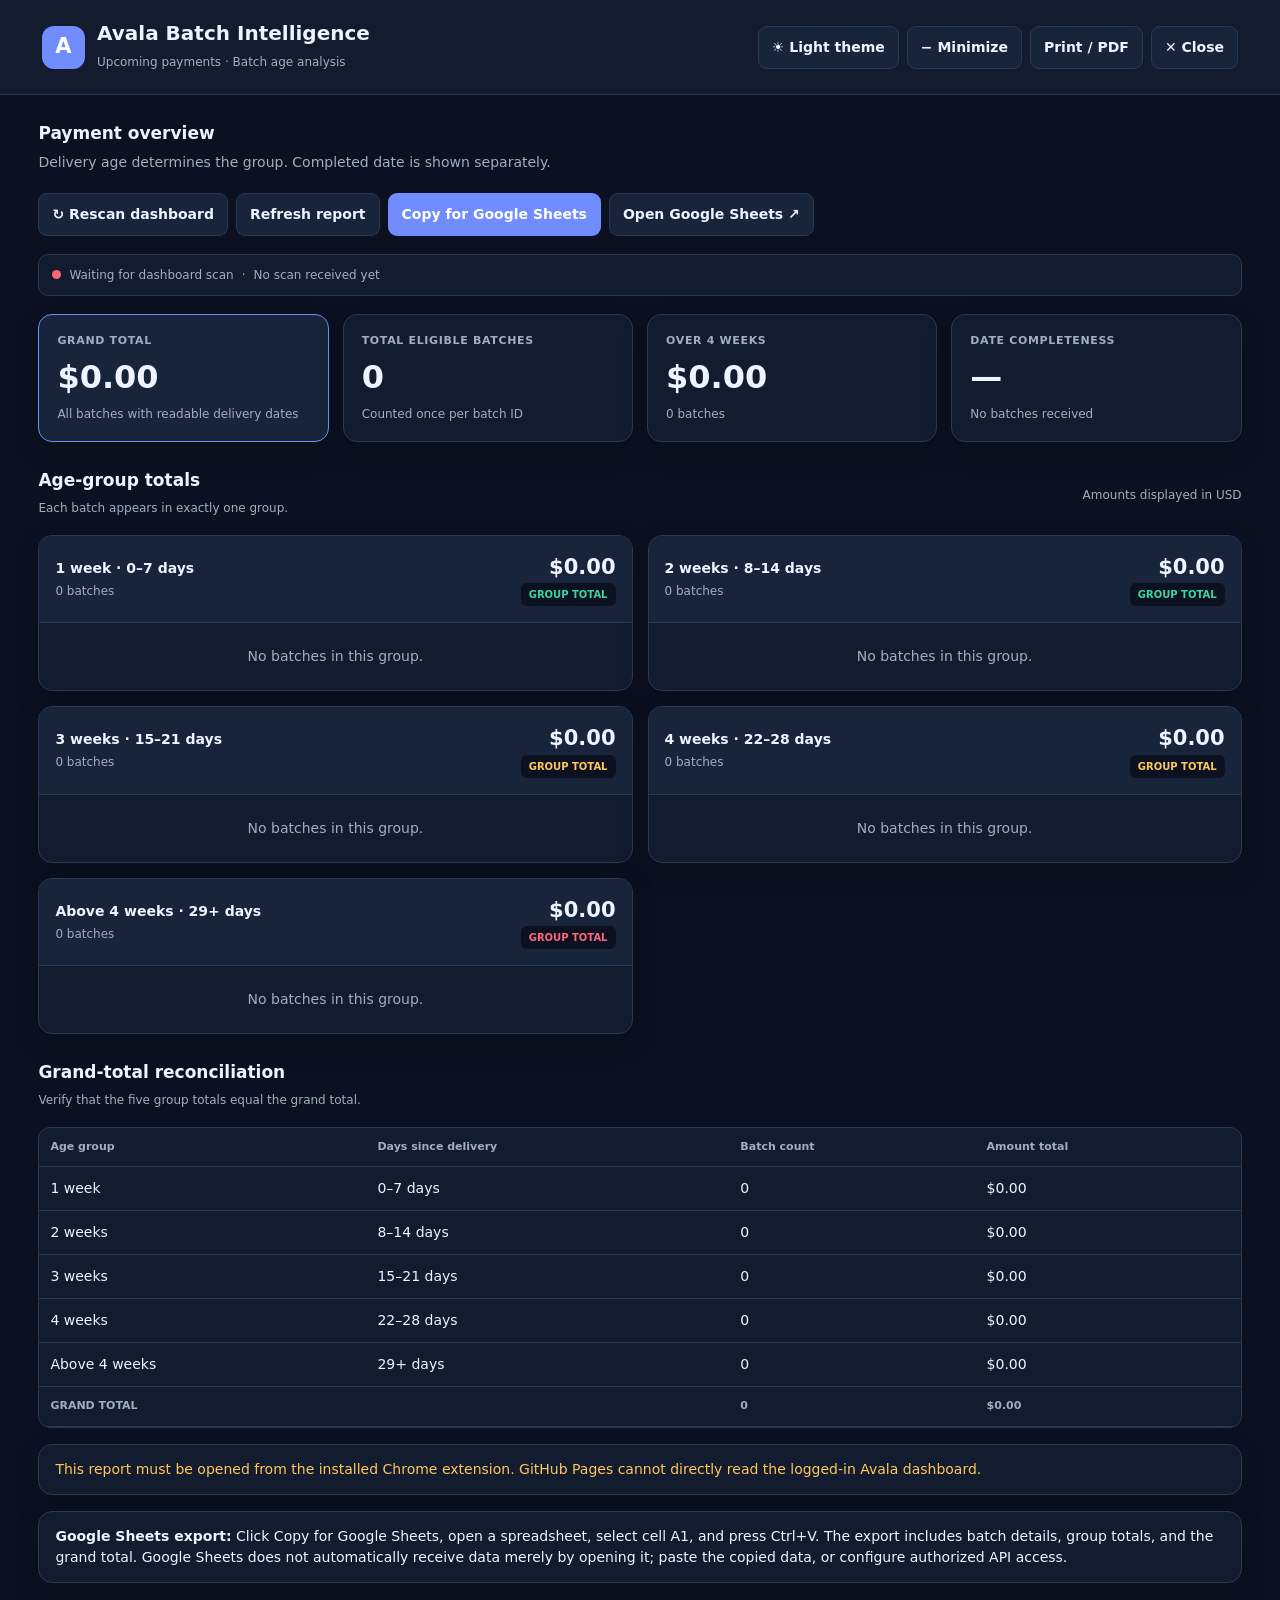
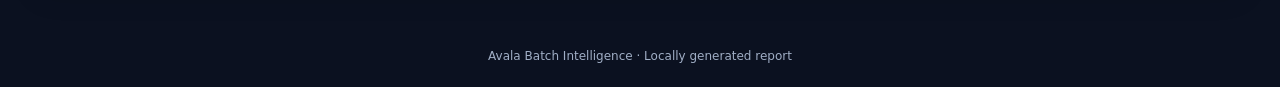
==== commit 970206c0: "Update print statement from 'Hello' to 'Goodbye'" ====
--- a/index.html
+++ b/index.html
@@ -3,148 +3,254 @@
 <html lang="en">
 <head>
 <meta charset="UTF-8">
-<meta name="viewport" content="width=device-width, initial-scale=1.0">
-<title>Avala | Batch Payment Intelligence</title>
+<meta name="viewport" content="width=device-width, initial-scale=1">
+<meta name="theme-color" content="#101828">
+<title>Avala Batch Intelligence</title>
 <style>
 :root {
   color-scheme: dark;
-  --bg:#0b1020; --panel:#141c2f; --card:#19243a;
-  --text:#edf2ff; --muted:#9baac5; --border:#2a3853;
-  --accent:#6d8cff; --green:#30d69a; --red:#ff6577;
-  --yellow:#ffc75e; --shadow:0 12px 32px #0002;
+  --bg:#0b1120;
+  --panel:#121c2e;
+  --card:#18243a;
+  --text:#edf3ff;
+  --muted:#a0aec5;
+  --border:#2a3954;
+  --accent:#718cff;
+  --green:#3bd6a0;
+  --yellow:#ffc65b;
+  --red:#ff657a;
+  --shadow:0 10px 30px rgba(0,0,0,.15);
 }
 body.light {
   color-scheme:light;
-  --bg:#f3f6fc; --panel:#ffffff; --card:#f7f9ff;
-  --text:#17233a; --muted:#66758e; --border:#dce3f0;
-  --accent:#365fe9; --green:#087f5b; --red:#d92d46;
-  --yellow:#946200; --shadow:0 10px 28px #26334a12;
-}
-* {box-sizing:border-box}
+  --bg:#f3f6fc;
+  --panel:#fff;
+  --card:#f7f9ff;
+  --text:#17243b;
+  --muted:#63718a;
+  --border:#dce3ef;
+  --accent:#3e5ee9;
+  --green:#07845b;
+  --yellow:#946200;
+  --red:#d92d46;
+  --shadow:0 8px 24px rgba(25,40,70,.06);
+}
+* { box-sizing:border-box; }
 body {
-  margin:0;background:var(--bg);color:var(--text);
-  font:14px/1.5 Inter,system-ui,-apple-system,Segoe UI,sans-serif;
-}
+  margin:0;
+  background:var(--bg);
+  color:var(--text);
+  font:14px/1.5 system-ui,-apple-system,"Segoe UI",sans-serif;
+}
+button,a { font:inherit; }
 button {
-  border:1px solid var(--border);border-radius:9px;
-  padding:10px 13px;background:var(--card);
-  color:var(--text);cursor:pointer;font-weight:650;
-}
-button:hover {border-color:var(--accent)}
-button.primary {background:var(--accent);color:white;border-color:transparent}
-button:focus-visible {outline:2px solid var(--accent);outline-offset:3px}
+  border:1px solid var(--border);
+  border-radius:9px;
+  background:var(--card);
+  color:var(--text);
+  padding:10px 13px;
+  cursor:pointer;
+  font-weight:650;
+}
+button:hover { border-color:var(--accent); }
+button:focus-visible {
+  outline:2px solid var(--accent);
+  outline-offset:3px;
+}
+button.primary {
+  background:var(--accent);
+  color:white;
+  border-color:transparent;
+}
+a { color:var(--accent); }
 header {
-  display:flex;justify-content:space-between;align-items:center;
-  gap:15px;padding:20px clamp(16px,4vw,48px);
-  border-bottom:1px solid var(--border);background:var(--panel);
-}
-.brand {display:flex;align-items:center;gap:12px}
+  background:var(--panel);
+  border-bottom:1px solid var(--border);
+  padding:18px clamp(14px,4vw,42px);
+  display:flex;
+  align-items:center;
+  justify-content:space-between;
+  gap:16px;
+}
+.brand { display:flex;align-items:center;gap:12px;min-width:0; }
 .logo {
-  width:42px;height:42px;border-radius:12px;display:grid;
-  place-items:center;background:var(--accent);color:white;
-  font-size:20px;font-weight:900;
-}
-h1 {font-size:20px;margin:0}
-h2 {font-size:17px;margin:0}
-h3 {font-size:14px;margin:0}
-p {margin:5px 0}
-.muted {color:var(--muted)}
-.small {font-size:12px}
-.actions {display:flex;flex-wrap:wrap;gap:8px;justify-content:flex-end}
-main {max-width:1500px;margin:auto;padding:26px clamp(14px,3vw,40px) 45px}
+  width:43px;height:43px;
+  display:grid;place-items:center;
+  background:var(--accent);color:white;
+  border-radius:12px;font-size:21px;font-weight:900;
+  flex-shrink:0;
+}
+h1 { font-size:20px;margin:0; }
+h2 { font-size:17px;margin:0; }
+h3 { font-size:14px;margin:0; }
+p { margin:5px 0; }
+.muted { color:var(--muted); }
+.small { font-size:12px; }
+.actions {
+  display:flex;flex-wrap:wrap;gap:8px;
+  align-items:center;justify-content:flex-end;
+}
+main {
+  max-width:1550px;
+  margin:auto;
+  padding:26px clamp(14px,3vw,40px) 42px;
+}
 .toolbar {
-  display:flex;justify-content:space-between;align-items:center;
-  gap:15px;flex-wrap:wrap;margin-bottom:22px
-}
-.status {display:flex;align-items:center;gap:8px;color:var(--muted)}
-.dot {width:9px;height:9px;background:var(--green);border-radius:50%}
-.dot.offline {background:var(--yellow)}
+  display:flex;justify-content:space-between;
+  align-items:center;gap:15px;flex-wrap:wrap;
+  margin-bottom:18px;
+}
+.status {
+  display:flex;align-items:center;gap:8px;
+  flex-wrap:wrap;color:var(--muted);font-size:12px;
+  padding:11px 13px;border:1px solid var(--border);
+  border-radius:10px;background:var(--panel);
+}
+.dot { width:9px;height:9px;border-radius:50%;background:var(--green); }
+.dot.warning { background:var(--yellow); }
+.dot.error { background:var(--red); }
 .summary {
-  display:grid;grid-template-columns:repeat(4,minmax(0,1fr));
-  gap:14px;margin-bottom:24px
-}
-.panel,.metric,.group {
-  border:1px solid var(--border);background:var(--panel);
-  border-radius:15px;box-shadow:var(--shadow)
-}
-.metric {padding:19px;min-width:0}
-.metric .label {color:var(--muted);font-size:12px;font-weight:700}
-.metric .number {font-size:clamp(22px,2.5vw,31px);font-weight:850;margin-top:7px;overflow-wrap:anywhere}
-.metric .foot {font-size:12px;color:var(--muted);margin-top:5px}
-.metric.highlight {border-color:var(--accent);background:var(--card)}
+  display:grid;
+  grid-template-columns:repeat(4,minmax(0,1fr));
+  gap:14px;margin:18px 0 26px;
+}
+.metric,.group,.notice {
+  background:var(--panel);
+  border:1px solid var(--border);
+  border-radius:14px;
+  box-shadow:var(--shadow);
+  min-width:0;
+}
+.metric { padding:18px; }
+.metric.highlight {
+  border-color:var(--accent);
+  background:var(--card);
+}
+.metric-label {
+  color:var(--muted);font-size:11px;
+  font-weight:800;letter-spacing:.06em;
+}
+.metric-value {
+  font-size:clamp(23px,2.6vw,32px);
+  font-weight:850;line-height:1.25;
+  margin:8px 0;overflow-wrap:anywhere;
+}
+.metric-foot { color:var(--muted);font-size:12px; }
 .section-heading {
-  display:flex;justify-content:space-between;align-items:center;
-  gap:12px;margin:28px 0 13px;flex-wrap:wrap
-}
-.groups {display:grid;grid-template-columns:repeat(2,minmax(0,1fr));gap:16px}
-.group {overflow:hidden;min-width:0}
+  display:flex;align-items:center;justify-content:space-between;
+  gap:12px;flex-wrap:wrap;margin:26px 0 13px;
+}
+.groups {
+  display:grid;
+  grid-template-columns:repeat(2,minmax(0,1fr));
+  gap:15px;
+}
+.group { overflow:hidden; }
 .group-head {
-  display:flex;justify-content:space-between;align-items:center;
-  gap:10px;padding:17px;background:var(--card);
-  border-bottom:1px solid var(--border)
-}
-.group-head .amount {font-size:21px;font-weight:850}
-.group-head .count {font-size:12px;color:var(--muted)}
-.tag {font-size:11px;padding:4px 8px;border-radius:6px;background:var(--bg);font-weight:750}
-.tag.green {color:var(--green)}
-.tag.red {color:var(--red)}
-.tag.yellow {color:var(--yellow)}
+  display:flex;align-items:center;justify-content:space-between;
+  gap:12px;padding:16px;background:var(--card);
+  border-bottom:1px solid var(--border);
+}
+.group-head .total { font-size:21px;font-weight:850; }
+.count { color:var(--muted);font-size:12px;margin-top:3px; }
+.pill {
+  display:inline-block;padding:4px 8px;border-radius:6px;
+  font-size:10px;font-weight:800;background:var(--bg);
+}
+.green { color:var(--green); }
+.yellow { color:var(--yellow); }
+.red { color:var(--red); }
 .batch {
-  padding:15px 17px;border-bottom:1px solid var(--border);
-  break-inside:avoid
-}
-.batch:last-child {border-bottom:0}
-.batch-top {display:flex;justify-content:space-between;gap:12px;align-items:start}
-.batch-id {font-weight:800;overflow-wrap:anywhere}
-.batch-amount {font-size:16px;font-weight:850;white-space:nowrap}
-.batch-meta {
+  padding:15px 16px;
+  border-bottom:1px solid var(--border);
+  break-inside:avoid;
+}
+.batch:last-child { border-bottom:0; }
+.batch-top {
+  display:flex;align-items:flex-start;
+  justify-content:space-between;gap:12px;
+}
+.batch-id { font-weight:800;overflow-wrap:anywhere; }
+.batch-amount { font-size:16px;font-weight:850;white-space:nowrap; }
+.meta-grid {
   display:grid;grid-template-columns:repeat(2,minmax(0,1fr));
-  gap:8px;margin-top:12px
-}
-.meta {background:var(--bg);padding:9px 10px;border-radius:8px;min-width:0}
-.meta span {display:block;color:var(--muted);font-size:11px}
-.meta strong {display:block;margin-top:3px;overflow-wrap:anywhere}
-.agebar {height:5px;border-radius:10px;background:var(--border);margin-top:13px;overflow:hidden}
-.agebar div {height:100%;background:var(--accent);border-radius:10px}
-.agebar .overdue {background:var(--red)}
-.empty {padding:23px;color:var(--muted);text-align:center}
-.note {
-  border:1px solid var(--border);padding:14px 16px;
-  border-radius:11px;color:var(--muted);margin-top:18px
-}
-.error {color:var(--red)}
-footer {text-align:center;padding:24px;color:var(--muted);font-size:12px}
+  gap:8px;margin-top:12px;
+}
+.meta {
+  background:var(--bg);border-radius:8px;
+  padding:9px 10px;min-width:0;
+}
+.meta span {
+  display:block;font-size:11px;color:var(--muted);
+}
+.meta strong {
+  display:block;margin-top:3px;overflow-wrap:anywhere;
+}
+.progress {
+  height:5px;background:var(--border);
+  border-radius:10px;overflow:hidden;margin-top:12px;
+}
+.progress div {
+  height:100%;background:var(--accent);
+  border-radius:10px;
+}
+.progress div.old { background:var(--red); }
+.empty {
+  padding:23px;text-align:center;color:var(--muted);
+}
+.notice { padding:14px 16px;margin-top:16px; }
+.notice.error { color:var(--red); }
+.notice.warning { color:var(--yellow); }
+.notice.success { color:var(--green); }
+table { width:100%;border-collapse:collapse; }
+th,td {
+  padding:11px;text-align:left;
+  border-bottom:1px solid var(--border);
+}
+th { color:var(--muted);font-size:11px; }
+.table-wrap {
+  overflow-x:auto;border:1px solid var(--border);
+  border-radius:12px;background:var(--panel);
+}
+footer {
+  text-align:center;color:var(--muted);
+  font-size:12px;padding:22px;
+}
 #toast {
-  position:fixed;bottom:18px;left:50%;transform:translateX(-50%);
-  padding:11px 17px;background:var(--text);color:var(--bg);
-  border-radius:10px;box-shadow:var(--shadow);display:none;z-index:10
-}
-body.minimized main {display:none}
-body.minimized header {border-bottom:0}
+  position:fixed;bottom:18px;left:50%;
+  transform:translateX(-50%);z-index:100;
+  padding:12px 17px;border-radius:10px;
+  background:var(--text);color:var(--bg);
+  box-shadow:var(--shadow);display:none;
+  max-width:90vw;
+}
+body.minimized main { display:none; }
+body.minimized header { border-bottom:0; }
 @media(max-width:900px) {
-  .summary {grid-template-columns:repeat(2,minmax(0,1fr))}
-  .groups {grid-template-columns:1fr}
-}
-@media(max-width:520px) {
-  header {align-items:flex-start}
-  .summary {grid-template-columns:1fr 1fr;gap:9px}
-  .metric {padding:13px}
-  .actions button {padding:8px;font-size:12px}
-  .batch-meta {grid-template-columns:1fr 1fr}
+  .summary { grid-template-columns:repeat(2,minmax(0,1fr)); }
+  .groups { grid-template-columns:1fr; }
+}
+@media(max-width:540px) {
+  header { align-items:flex-start; }
+  .summary { gap:9px; }
+  .metric { padding:12px; }
+  .actions button { padding:8px;font-size:12px; }
+  .meta-grid { grid-template-columns:repeat(2,minmax(0,1fr)); }
 }
 @media print {
   :root,body,body.light {
-    color-scheme:light;--bg:white;--panel:white;--card:#f4f6f9;
+    color-scheme:light;
+    --bg:#fff;--panel:#fff;--card:#f5f7fb;
     --text:#111827;--muted:#4b5563;--border:#d1d5db;
-    --accent:#365fe9;--green:#087f5b;--red:#c5223d;
-    --yellow:#946200;--shadow:none
-  }
-  header .actions,.toolbar .actions,#toast {display:none!important}
-  body {background:white}
-  main {max-width:none;padding:12px}
-  .panel,.metric,.group {box-shadow:none}
-  .groups {grid-template-columns:repeat(2,minmax(0,1fr))}
-  .batch,.group {break-inside:avoid}
+    --accent:#365fe9;--green:#087f5b;
+    --yellow:#946200;--red:#c5223d;--shadow:none;
+  }
+  body { background:white; }
+  header .actions,.toolbar .actions,#toast { display:none!important; }
+  main { max-width:none;padding:12px; }
+  .metric,.group,.notice { box-shadow:none; }
+  .groups { grid-template-columns:repeat(2,minmax(0,1fr)); }
+  .batch,.group { break-inside:avoid; }
 }
 </style>
 </head>
@@ -154,7 +260,7 @@
     <div class="logo">A</div>
     <div>
       <h1>Avala Batch Intelligence</h1>
-      <p class="muted small">Upcoming payments · Delivery-age analysis</p>
+      <p class="muted small">Upcoming payments · Batch age analysis</p>
     </div>
   </div>
   <div class="actions">
@@ -165,112 +271,155 @@
   </div>
 </header>
 
-<main id="report">
+<main>
   <div class="toolbar">
     <div>
       <h2>Payment overview</h2>
-      <p class="muted">Batches are grouped by days since delivery, not completion.</p>
+      <p class="muted">Delivery age determines the group. Completed date is shown separately.</p>
     </div>
     <div class="actions">
-      <button id="refreshBtn">↻ Refresh report</button>
+      <button id="scanBtn">↻ Rescan dashboard</button>
+      <button id="refreshBtn">Refresh report</button>
       <button class="primary" id="copyBtn">Copy for Google Sheets</button>
       <button id="sheetsBtn">Open Google Sheets ↗</button>
     </div>
   </div>
 
-  <div class="status">
-    <span class="dot offline" id="statusDot"></span>
-    <span id="statusText">Waiting for the dashboard scan…</span>
+  <div class="status" aria-live="polite">
+    <span class="dot warning" id="statusDot"></span>
+    <span id="statusText">Waiting for dashboard scan</span>
     <span>·</span>
     <span id="updatedAt">No scan received yet</span>
   </div>
 
-  <section class="summary" style="margin-top:20px">
+  <section class="summary">
     <div class="metric highlight">
-      <div class="label">GRAND TOTAL · UPCOMING</div>
-      <div class="number" id="grandAmount">$0.00</div>
-      <div class="foot">Sum of unique eligible batches</div>
+      <div class="metric-label">GRAND TOTAL</div>
+      <div class="metric-value" id="grandAmount">$0.00</div>
+      <div class="metric-foot">All batches with readable delivery dates</div>
     </div>
     <div class="metric">
-      <div class="label">TOTAL BATCHES</div>
-      <div class="number" id="grandCount">0</div>
-      <div class="foot">Upcoming Payments only</div>
+      <div class="metric-label">TOTAL ELIGIBLE BATCHES</div>
+      <div class="metric-value" id="grandCount">0</div>
+      <div class="metric-foot">Counted once per batch ID</div>
     </div>
     <div class="metric">
-      <div class="label">OVER 4 WEEKS</div>
-      <div class="number" id="oldAmount">$0.00</div>
-      <div class="foot" id="oldCount">0 batches</div>
+      <div class="metric-label">OVER 4 WEEKS</div>
+      <div class="metric-value" id="oldAmount">$0.00</div>
+      <div class="metric-foot" id="oldCount">0 batches</div>
     </div>
     <div class="metric">
-      <div class="label">DATA QUALITY</div>
-      <div class="number" id="quality">—</div>
-      <div class="foot" id="qualityText">Waiting for data</div>
+      <div class="metric-label">DATE COMPLETENESS</div>
+      <div class="metric-value" id="quality">—</div>
+      <div class="metric-foot" id="qualityText">Waiting for data</div>
     </div>
   </section>
 
   <div class="section-heading">
     <div>
-      <h2>Batch breakdown</h2>
-      <p class="muted small">Each batch is counted in one age group only.</p>
+      <h2>Age-group totals</h2>
+      <p class="muted small">Each batch appears in exactly one group.</p>
     </div>
-    <div class="muted small">Currency: USD · Age calculated from delivery date</div>
+    <div class="muted small">Amounts displayed in USD</div>
   </div>
 
-  <section id="groups" class="groups"></section>
-
-  <div class="note" id="notice">
-    Open the Avala dashboard and keep it logged in. The extension reads
-    the Upcoming Payments section and updates this page when data changes.
-    No batches are fabricated when the reader cannot find the expected section.
+  <section class="groups" id="groups"></section>
+
+  <div class="section-heading">
+    <div>
+      <h2>Grand-total reconciliation</h2>
+      <p class="muted small">Verify that the five group totals equal the grand total.</p>
+    </div>
   </div>
-  <div class="section-heading">
-    <h2>Export information</h2>
+
+  <div class="table-wrap">
+    <table>
+      <thead>
+        <tr>
+          <th>Age group</th>
+          <th>Days since delivery</th>
+          <th>Batch count</th>
+          <th>Amount total</th>
+        </tr>
+      </thead>
+      <tbody id="reconciliation"></tbody>
+      <tfoot id="reconciliationFoot"></tfoot>
+    </table>
   </div>
-  <div class="note">
-    <strong>Google Sheets:</strong> Choose “Copy for Google Sheets”, open
-    a spreadsheet, select cell A1, and paste. The export includes batch
-    details, age group, individual amounts, group totals, and the grand total.
-    To take a screenshot, use your browser's normal screenshot function or
-    Print / PDF.
+
+  <div id="notice" class="notice warning">
+    Open Avala Dashboard, sign in, and reload the page to start reading batches.
+  </div>
+
+  <div class="notice">
+    <strong>Google Sheets export:</strong>
+    Click Copy for Google Sheets, open a spreadsheet, select cell A1, and press
+    Ctrl+V. The export includes batch details, group totals, and the grand total.
+    Google Sheets does not automatically receive data merely by opening it;
+    paste the copied data, or configure authorized API access.
   </div>
 </main>
 
-<footer>Avala Batch Intelligence · Report generated locally in your browser</footer>
+<footer>
+  Avala Batch Intelligence · Locally generated report
+</footer>
 <div id="toast" role="status"></div>
 
 <script>
 "use strict";
 
 const $ = id => document.getElementById(id);
+
 const GROUPS = [
-  {key:"week1", label:"0–7 days · Within 1 week", min:0, max:7, tag:"green"},
-  {key:"week2", label:"8–14 days · 2 weeks", min:8, max:14, tag:"green"},
-  {key:"week3", label:"15–21 days · 3 weeks", min:15, max:21, tag:"yellow"},
-  {key:"week4", label:"22–28 days · 4 weeks", min:22, max:28, tag:"yellow"},
-  {key:"older", label:"29+ days · Over 4 weeks", min:29, max:Infinity, tag:"red"}
+  {key:"week1",label:"1 week",description:"0–7 days",min:0,max:7,style:"green"},
+  {key:"week2",label:"2 weeks",description:"8–14 days",min:8,max:14,style:"green"},
+  {key:"week3",label:"3 weeks",description:"15–21 days",min:15,max:21,style:"yellow"},
+  {key:"week4",label:"4 weeks",description:"22–28 days",min:22,max:28,style:"yellow"},
+  {key:"older",label:"Above 4 weeks",description:"29+ days",min:29,max:Infinity,style:"red"}
 ];
 
 let batches = [];
 let lastUpdated = null;
+let scanStatus = "";
+let scanMessage = "";
+let sourceUrl = "";
 let hasScanned = false;
+let toastTimer = null;
+
+function escapeHTML(value) {
+  return String(value ?? "").replace(/[&<>"']/g, ch => ({
+    "&":"&amp;",
+    "<":"&lt;",
+    ">":"&gt;",
+    '"':"&quot;",
+    "'":"&#39;"
+  })[ch]);
+}
 
 function money(value) {
   return new Intl.NumberFormat("en-US", {
-    style:"currency", currency:"USD"
+    style:"currency",
+    currency:"USD"
   }).format(value || 0);
 }
 
-function escapeHTML(value) {
-  return String(value ?? "").replace(/[&<>"']/g, char => ({
-    "&":"&amp;", "<":"&lt;", ">":"&gt;",
-    '"':"&quot;", "'":"&#39;"
-  })[char]);
-}
-
 function parseISODate(value) {
-  if (!value || !/^\d{4}-\d{2}-\d{2}$/.test(value)) return null;
-  const date = new Date(value + "T00:00:00Z");
-  return Number.isNaN(date.getTime()) ? null : date;
+  if (!value || !/^\d{4}-\d{2}-\d{2}$/.test(value)) {
+    return null;
+  }
+
+  const parts = value.split("-").map(Number);
+  const date = new Date(Date.UTC(parts[0],parts[1]-1,parts[2]));
+
+  if (
+    date.getUTCFullYear() !== parts[0] ||
+    date.getUTCMonth() !== parts[1]-1 ||
+    date.getUTCDate() !== parts[2]
+  ) {
+    return null;
+  }
+
+  return date;
 }
 
 function elapsedDays(dateString) {
@@ -279,47 +428,93 @@
 
   const now = new Date();
   const todayUTC = Date.UTC(
-    now.getFullYear(), now.getMonth(), now.getDate()
+    now.getFullYear(),now.getMonth(),now.getDate()
   );
-  return Math.max(0, Math.floor((todayUTC - date.getTime()) / 86400000));
-}
-
-function ageGroup(days) {
-  return GROUPS.find(group => days >= group.min && days <= group.max);
+
+  const days = Math.floor((todayUTC-date.getTime())/86400000);
+
+  // Do not silently treat future delivery dates as today's deliveries.
+  return days < 0 ? null : days;
 }
 
 function displayDate(value) {
   const date = parseISODate(value);
-  if (!date) return "Not detected";
+  if (!date) return "Not available";
+
   return date.toLocaleDateString("en-GB", {
-    day:"2-digit", month:"short", year:"numeric", timeZone:"UTC"
+    day:"2-digit",
+    month:"short",
+    year:"numeric",
+    timeZone:"UTC"
   });
 }
 
+function getGroup(days) {
+  return GROUPS.find(group =>
+    days >= group.min && days <= group.max
+  ) || null;
+}
+
 function prepareData() {
-  const seen = new Set();
-  return batches
-    .filter(batch => {
-      if (!batch.id || seen.has(batch.id)) return false;
-      seen.add(batch.id);
-      return Number.isFinite(Number(batch.amount)) &&
-        Number(batch.amount) >= 0;
-    })
-    .map(batch => {
-      const days = elapsedDays(batch.deliveredDate);
-      return {
-        ...batch,
-        amount:Number(batch.amount),
-        days,
-        group:days === null ? null : ageGroup(days)
-      };
+  const byId = new Map();
+
+  for (const raw of batches) {
+    if (!raw || typeof raw.id !== "string" || !raw.id.trim()) {
+      continue;
+    }
+
+    const id = raw.id.trim();
+    const amount = Number(raw.amount);
+
+    if (!Number.isFinite(amount) || amount < 0) continue;
+
+    // If a duplicate ID is present, keep the first valid record.
+    if (byId.has(id)) continue;
+
+    const days = elapsedDays(raw.deliveredDate);
+
+    byId.set(id,{
+      id,
+      amount,
+      completedDate:parseISODate(raw.completedDate)
+        ? raw.completedDate : "",
+      deliveredDate:parseISODate(raw.deliveredDate)
+        ? raw.deliveredDate : "",
+      payByDate:parseISODate(raw.payByDate)
+        ? raw.payByDate : "",
+      days,
+      group:days === null ? null : getGroup(days)
     });
-}
-
-function makeCard(batch) {
-  const group = batch.group;
-  const progress = Math.min(100, (batch.days / 28) * 100);
-  const isOld = batch.days >= 29;
+  }
+
+  return [...byId.values()].sort((a,b) =>
+    a.id.localeCompare(b.id)
+  );
+}
+
+function batchCard(batch) {
+  const old = batch.days >= 29;
+  const width = Math.min(100,Math.max(0,batch.days/28*100));
+
+  let deadlineText = displayDate(batch.payByDate);
+  let deadlineClass = "muted";
+
+  if (batch.payByDate) {
+    const deadline = parseISODate(batch.payByDate);
+    const now = new Date();
+    const today = Date.UTC(
+      now.getFullYear(),now.getMonth(),now.getDate()
+    );
+    const difference = Math.floor((today-deadline.getTime())/86400000);
+
+    if (difference > 0) {
+      deadlineText += ` · ${difference} days past deadline`;
+      deadlineClass = "red";
+    } else if (difference === 0) {
+      deadlineText += " · Due today";
+      deadlineClass = "yellow";
+    }
+  }
 
   return `
     <article class="batch">
@@ -327,225 +522,377 @@
         <div class="batch-id">${escapeHTML(batch.id)}</div>
         <div class="batch-amount">${money(batch.amount)}</div>
       </div>
-      <div class="batch-meta">
+
+      <div class="meta-grid">
         <div class="meta">
-          <span>Completed</span>
+          <span>Completed date</span>
           <strong>${displayDate(batch.completedDate)}</strong>
         </div>
         <div class="meta">
-          <span>Delivered</span>
+          <span>Delivered date</span>
           <strong>${displayDate(batch.deliveredDate)}</strong>
         </div>
         <div class="meta">
-          <span>Pay by</span>
-          <strong>${displayDate(batch.payByDate)}</strong>
+          <span>Payment deadline</span>
+          <strong class="${deadlineClass}">${escapeHTML(deadlineText)}</strong>
         </div>
         <div class="meta">
-          <span>Time since delivery</span>
-          <strong>${batch.days} day${batch.days === 1 ? "" : "s"}</strong>
+          <span>Elapsed delivery age</span>
+          <strong>${batch.days} day${batch.days===1?"":"s"}</strong>
         </div>
       </div>
-      <div class="agebar">
-        <div class="${isOld ? "overdue" : ""}" style="width:${progress}%"></div>
+
+      <div class="progress">
+        <div class="${old?"old":""}" style="width:${width}%"></div>
       </div>
-      <p class="small ${isOld ? "error" : "muted"}">
-        ${escapeHTML(group?.label || "Delivery date unavailable")}
+      <p class="small ${old?"red":"muted"}">
+        ${old?"Older than four weeks":escapeHTML(batch.group.label)}
       </p>
-    </article>`;
+    </article>
+  `;
 }
 
 function render() {
   const data = prepareData();
   const eligible = data.filter(batch => batch.group);
-  const missingDates = data.length - eligible.length;
-  const grandTotal = eligible.reduce((sum, batch) => sum + batch.amount, 0);
-  const older = eligible.filter(batch => batch.days >= 29);
-  const olderTotal = older.reduce((sum, batch) => sum + batch.amount, 0);
+  const excluded = data.filter(batch => !batch.group);
+
+  const grandTotal = eligible.reduce(
+    (sum,batch)=>sum+batch.amount,0
+  );
+
+  const older = eligible.filter(batch=>batch.group.key==="older");
+  const olderTotal = older.reduce(
+    (sum,batch)=>sum+batch.amount,0
+  );
 
   $("grandAmount").textContent = money(grandTotal);
   $("grandCount").textContent = eligible.length.toLocaleString();
   $("oldAmount").textContent = money(olderTotal);
-  $("oldCount").textContent = older.length + " batches";
-
-  const goodDates = data.filter(batch =>
+  $("oldCount").textContent = `${older.length} batches`;
+
+  const completeDates = data.filter(batch =>
     batch.completedDate && batch.deliveredDate
   ).length;
 
-  $("quality").textContent = data.length
-    ? Math.round((goodDates / data.length) * 100) + "%"
-    : "—";
+  const quality = data.length
+    ? Math.round(completeDates/data.length*100)
+    : null;
+
+  $("quality").textContent = quality===null ? "—" : `${quality}%`;
   $("qualityText").textContent = data.length
-    ? `${goodDates} of ${data.length} batches have completion and delivery dates`
-    : "No batches detected";
+    ? `${completeDates} of ${data.length} have both dates`
+    : "No batches received";
 
   $("groups").innerHTML = GROUPS.map(group => {
     const items = eligible
-      .filter(batch => batch.group.key === group.key)
-      .sort((a,b) => b.days - a.days);
-
-    const total = items.reduce((sum, batch) => sum + batch.amount, 0);
+      .filter(batch=>batch.group.key===group.key)
+      .sort((a,b)=>b.days-a.days);
+
+    const total = items.reduce((sum,batch)=>sum+batch.amount,0);
 
     return `
       <section class="group">
         <div class="group-head">
           <div>
-            <h3>${escapeHTML(group.label)}</h3>
-            <div class="count">${items.length} batch${items.length === 1 ? "" : "es"}</div>
+            <h3>${escapeHTML(group.label)} · ${escapeHTML(group.description)}</h3>
+            <div class="count">${items.length} batches</div>
           </div>
           <div style="text-align:right">
-            <div class="amount">${money(total)}</div>
-            <span class="tag ${group.tag}">GROUP TOTAL</span>
+            <div class="total">${money(total)}</div>
+            <span class="pill ${group.style}">GROUP TOTAL</span>
           </div>
         </div>
         ${items.length
-          ? items.map(makeCard).join("")
-          : '<div class="empty">No batches in this age group.</div>'}
-      </section>`;
+          ? items.map(batchCard).join("")
+          : '<div class="empty">No batches in this group.</div>'}
+      </section>
+    `;
   }).join("");
 
-  $("statusDot").classList.toggle("offline", !hasScanned);
-  $("statusText").textContent = hasScanned
-    ? `${data.length} unique batches received`
-    : "Waiting for dashboard scan…";
+  $("reconciliation").innerHTML = GROUPS.map(group => {
+    const items = eligible.filter(batch=>batch.group.key===group.key);
+    const total = items.reduce((sum,batch)=>sum+batch.amount,0);
+
+    return `
+      <tr>
+        <td>${escapeHTML(group.label)}</td>
+        <td>${escapeHTML(group.description)}</td>
+        <td>${items.length}</td>
+        <td>${money(total)}</td>
+      </tr>
+    `;
+  }).join("");
+
+  $("reconciliationFoot").innerHTML = `
+    <tr>
+      <th colspan="2">GRAND TOTAL</th>
+      <th>${eligible.length}</th>
+      <th>${money(grandTotal)}</th>
+    </tr>
+  `;
+
+  const dot = $("statusDot");
+  dot.className = "dot";
+
+  if (!hasScanned || scanStatus!=="success") {
+    dot.classList.add(scanStatus==="waiting"?"warning":"error");
+  }
+
+  $("statusText").textContent = !hasScanned
+    ? "Waiting for dashboard scan"
+    : scanStatus==="success"
+      ? `${data.length} unique batches received`
+      : scanMessage || "Reader needs attention";
 
   $("updatedAt").textContent = lastUpdated
-    ? "Last update: " + new Date(lastUpdated).toLocaleString()
+    ? `Updated ${new Date(lastUpdated).toLocaleString()}`
     : "No scan received yet";
 
-  $("notice").innerHTML = !hasScanned
-    ? 'No dashboard data received yet. Open <a href="https://pay.avala.ai/dashboard" target="_blank" rel="noopener">Avala Dashboard</a>, sign in, and reload it. Then return to this report.'
-    : missingDates
-      ? `<span class="error">${missingDates} batch(es) excluded from age-group totals because the delivery date could not be read.</span> Check the source dashboard and date format.`
-      : "All detected batches have a delivery date. The grand total equals the sum of the five group totals.";
+  const notice = $("notice");
+  notice.className = "notice";
+
+  if (!hasScanned) {
+    notice.classList.add("warning");
+    notice.textContent =
+      "No scan received. Open Avala Dashboard, sign in, reload it, then click Rescan dashboard.";
+  } else if (scanStatus!=="success") {
+    notice.classList.add("error");
+    notice.textContent =
+      scanMessage || "The reader could not identify the upcoming batch section.";
+  } else if (!data.length) {
+    notice.classList.add("warning");
+    notice.textContent =
+      "The reader did not find any complete batch records. Verify that the dashboard displays the expected headings and batch details.";
+  } else if (excluded.length) {
+    notice.classList.add("warning");
+    notice.textContent =
+      `${excluded.length} batch(es) excluded from age-group totals because their delivery date is missing, invalid, or in the future. Check the original dashboard before relying on the totals.`;
+  } else {
+    notice.classList.add("success");
+    notice.textContent =
+      "Data received. The five age-group totals reconcile to the grand total. Payment deadline status is calculated separately from delivery age.";
+  }
+
+  if (sourceUrl && !sourceUrl.startsWith("https://pay.avala.ai/")) {
+    console.warn("Unexpected data source:",sourceUrl);
+  }
 }
 
 function exportTSV() {
   const data = prepareData();
   const rows = [[
-    "Batch ID", "Amount (USD)", "Completed Date", "Delivered Date",
-    "Pay By Date", "Days Since Delivery", "Age Group"
+    "Batch ID",
+    "Amount (USD)",
+    "Completed Date",
+    "Delivered Date",
+    "Pay By Date",
+    "Days Since Delivery",
+    "Age Group",
+    "Record Status"
   ]];
 
   for (const batch of data) {
     rows.push([
-      batch.id, batch.amount.toFixed(2),
-      batch.completedDate || "", batch.deliveredDate || "",
-      batch.payByDate || "",
-      batch.days === null ? "" : batch.days,
-      batch.group?.label || "Delivery date unavailable"
+      batch.id,
+      batch.amount.toFixed(2),
+      batch.completedDate,
+      batch.deliveredDate,
+      batch.payByDate,
+      batch.days===null?"":batch.days,
+      batch.group?.label || "",
+      batch.group?"Included":"Excluded: invalid delivery date"
     ]);
   }
 
   rows.push([]);
   rows.push(["AGE GROUP TOTALS"]);
-  rows.push(["Age Group", "Batch Count", "Amount (USD)"]);
-
-  const eligible = data.filter(batch => batch.group);
+  rows.push(["Group","Age Range","Batch Count","Total (USD)"]);
+
+  const eligible = data.filter(batch=>batch.group);
+
   for (const group of GROUPS) {
-    const items = eligible.filter(batch => batch.group.key === group.key);
+    const items = eligible.filter(
+      batch=>batch.group.key===group.key
+    );
+
     rows.push([
       group.label,
+      group.description,
       items.length,
-      items.reduce((sum, batch) => sum + batch.amount, 0).toFixed(2)
+      items.reduce((sum,batch)=>sum+batch.amount,0).toFixed(2)
     ]);
   }
 
   rows.push([
     "GRAND TOTAL",
+    "All eligible groups",
     eligible.length,
-    eligible.reduce((sum, batch) => sum + batch.amount, 0).toFixed(2)
+    eligible.reduce((sum,batch)=>sum+batch.amount,0).toFixed(2)
   ]);
 
-  return rows.map(row => row.map(value =>
-    String(value ?? "").replace(/\t/g, " ").replace(/\r?\n/g, " ")
+  return rows.map(row=>row.map(value =>
+    String(value??"")
+      .replace(/\t/g," ")
+      .replace(/\r?\n/g," ")
   ).join("\t")).join("\n");
 }
 
 function toast(message) {
   $("toast").textContent = message;
   $("toast").style.display = "block";
-  clearTimeout(toast.timer);
-  toast.timer = setTimeout(() => {
+  clearTimeout(toastTimer);
+  toastTimer = setTimeout(()=>{
     $("toast").style.display = "none";
-  }, 3000);
+  },3500);
 }
 
 async function loadSavedData() {
   if (!globalThis.chrome?.storage?.local) {
-    $("statusText").textContent = "Open this page from the installed Chrome extension.";
+    hasScanned = false;
+    render();
+    $("notice").className = "notice warning";
+    $("notice").textContent =
+      "This report must be opened from the installed Chrome extension. GitHub Pages cannot directly read the logged-in Avala dashboard.";
     return;
   }
 
   try {
     const result = await chrome.storage.local.get("avalaBatchReport");
-    if (result.avalaBatchReport) {
-      batches = result.avalaBatchReport.batches || [];
-      lastUpdated = result.avalaBatchReport.updatedAt || null;
+    const report = result.avalaBatchReport;
+
+    if (report) {
+      batches = Array.isArray(report.batches)?report.batches:[];
+      lastUpdated = report.updatedAt || null;
+      scanStatus = report.scanStatus || "success";
+      scanMessage = report.scanMessage || "";
+      sourceUrl = report.sourceUrl || "";
       hasScanned = true;
     }
+
     render();
   } catch (error) {
     console.error(error);
-    toast("Could not load saved dashboard data.");
-  }
-}
-
-$("refreshBtn").addEventListener("click", loadSavedData);
-
-$("copyBtn").addEventListener("click", async () => {
+    toast("Could not load the saved report.");
+  }
+}
+
+async function requestRescan() {
+  if (!globalThis.chrome?.runtime?.sendMessage) {
+    toast("Open this report from the installed Chrome extension.");
+    return;
+  }
+
+  $("scanBtn").disabled = true;
+  $("scanBtn").textContent = "Scanning…";
+
+  chrome.runtime.sendMessage(
+    {type:"RESCAN_AVALA"},
+    response => {
+      $("scanBtn").disabled = false;
+      $("scanBtn").textContent = "↻ Rescan dashboard";
+
+      if (chrome.runtime.lastError) {
+        toast("Reload the Avala dashboard, then try again.");
+        return;
+      }
+
+      if (!response?.ok) {
+        toast(response?.error || "Unable to request a new scan.");
+        return;
+      }
+
+      toast("Rescan requested. The report will update when data arrives.");
+    }
+  );
+}
+
+$("scanBtn").addEventListener("click",requestRescan);
+$("refreshBtn").addEventListener("click",loadSavedData);
+
+$("copyBtn").addEventListener("click",async()=>{
   try {
-    await navigator.clipboard.writeText(exportTSV());
-    toast("Copied! Open Google Sheets, select A1, and paste.");
+    const content = exportTSV();
+
+    if (navigator.clipboard?.writeText) {
+      await navigator.clipboard.writeText(content);
+    } else {
+      const area = document.createElement("textarea");
+      area.value = content;
+      area.style.position = "fixed";
+      area.style.opacity = "0";
+      document.body.appendChild(area);
+      area.select();
+
+      const ok = document.execCommand("copy");
+      area.remove();
+
+      if (!ok) throw new Error("Clipboard copy was rejected.");
+    }
+
+    toast("Copied. Open Google Sheets, select A1, and paste.");
   } catch (error) {
-    toast("Copy failed. Open this report in the Chrome extension.");
+    console.error(error);
+    toast("Copy failed. Check browser clipboard permissions.");
   }
 });
 
-$("sheetsBtn").addEventListener("click", () => {
+$("sheetsBtn").addEventListener("click",()=>{
+  const url = "https://docs.google.com/spreadsheets/u/0/";
+
   if (globalThis.chrome?.tabs?.create) {
-    chrome.tabs.create({
-      url:"https://docs.google.com/spreadsheets/u/0/"
+    chrome.tabs.create({url});
+  } else {
+    window.open(url,"_blank","noopener");
+  }
+});
+
+$("themeBtn").addEventListener("click",()=>{
+  document.body.classList.toggle("light");
+
+  $("themeBtn").textContent =
+    document.body.classList.contains("light")
+      ? "☾ Dark theme"
+      : "☀ Light theme";
+});
+
+$("minBtn").addEventListener("click",()=>{
+  document.body.classList.toggle("minimized");
+
+  $("minBtn").textContent =
+    document.body.classList.contains("minimized")
+      ? "＋ Restore"
+      : "− Minimize";
+});
+
+$("printBtn").addEventListener("click",()=>window.print());
+
+$("closeBtn").addEventListener("click",()=>{
+  if (globalThis.chrome?.runtime?.sendMessage) {
+    chrome.runtime.sendMessage({type:"CLOSE_REPORT_TAB"},response=>{
+      if (chrome.runtime.lastError || !response?.ok) {
+        toast("Close this tab using the browser tab controls.");
+      }
     });
   } else {
-    window.open(
-      "https://docs.google.com/spreadsheets/u/0/",
-      "_blank", "noopener"
-    );
+    window.close();
   }
 });
 
-$("themeBtn").addEventListener("click", () => {
-  document.body.classList.toggle("light");
-  $("themeBtn").textContent = document.body.classList.contains("light")
-    ? "☾ Dark theme" : "☀ Light theme";
-});
-
-$("minBtn").addEventListener("click", () => {
-  document.body.classList.toggle("minimized");
-  $("minBtn").textContent = document.body.classList.contains("minimized")
-    ? "＋ Restore" : "− Minimize";
-});
-
-$("printBtn").addEventListener("click", () => window.print());
-
-$("closeBtn").addEventListener("click", () => {
-  if (globalThis.chrome?.runtime?.sendMessage) {
-    chrome.runtime.sendMessage({type:"CLOSE_REPORT_TAB"});
-  } else {
-    window.close();
-  }
-});
-
 if (globalThis.chrome?.storage?.onChanged) {
-  chrome.storage.onChanged.addListener((changes, area) => {
-    if (area !== "local" || !changes.avalaBatchReport) return;
-
-    const next = changes.avalaBatchReport.newValue;
-    if (!next) return;
-
-    batches = next.batches || [];
-    lastUpdated = next.updatedAt || null;
+  chrome.storage.onChanged.addListener((changes,area)=>{
+    if (area!=="local" || !changes.avalaBatchReport) return;
+
+    const report = changes.avalaBatchReport.newValue;
+    if (!report) return;
+
+    batches = Array.isArray(report.batches)?report.batches:[];
+    lastUpdated = report.updatedAt || null;
+    scanStatus = report.scanStatus || "success";
+    scanMessage = report.scanMessage || "";
+    sourceUrl = report.sourceUrl || "";
     hasScanned = true;
+
     render();
   });
 }
